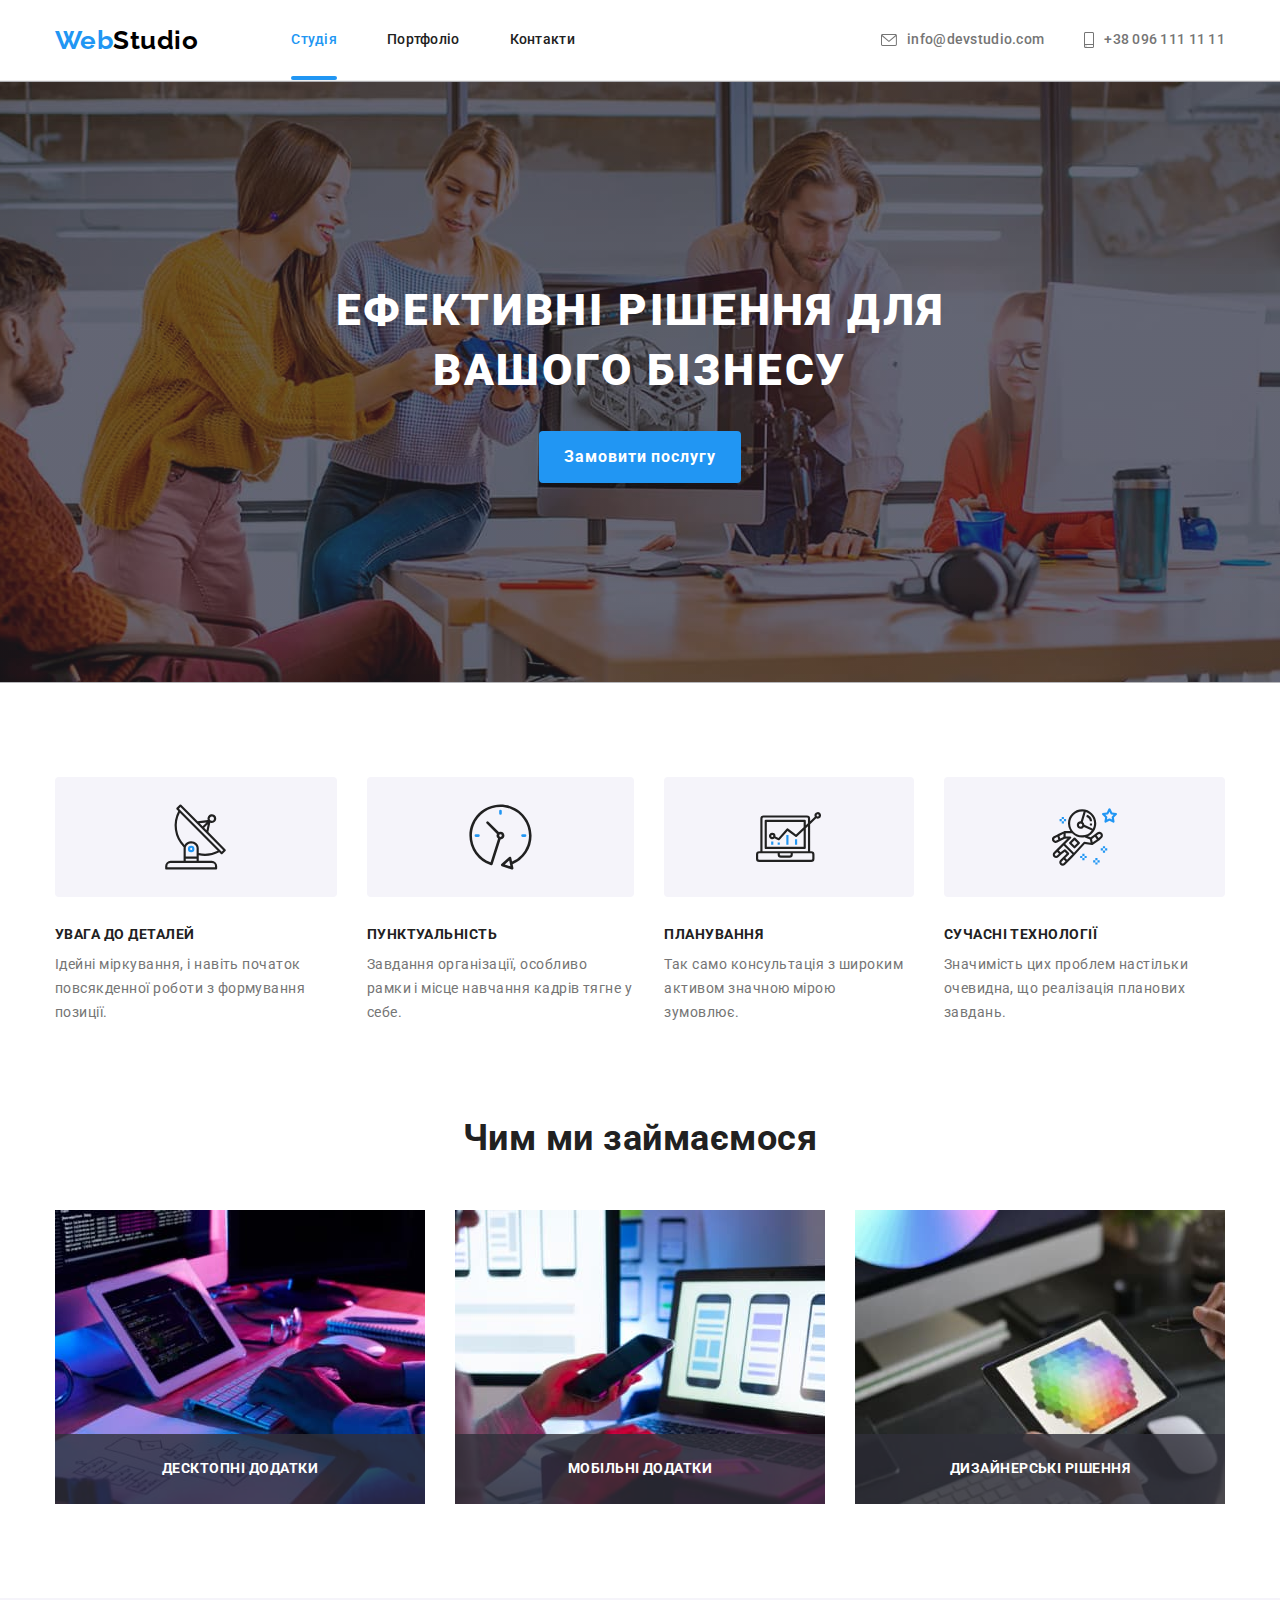
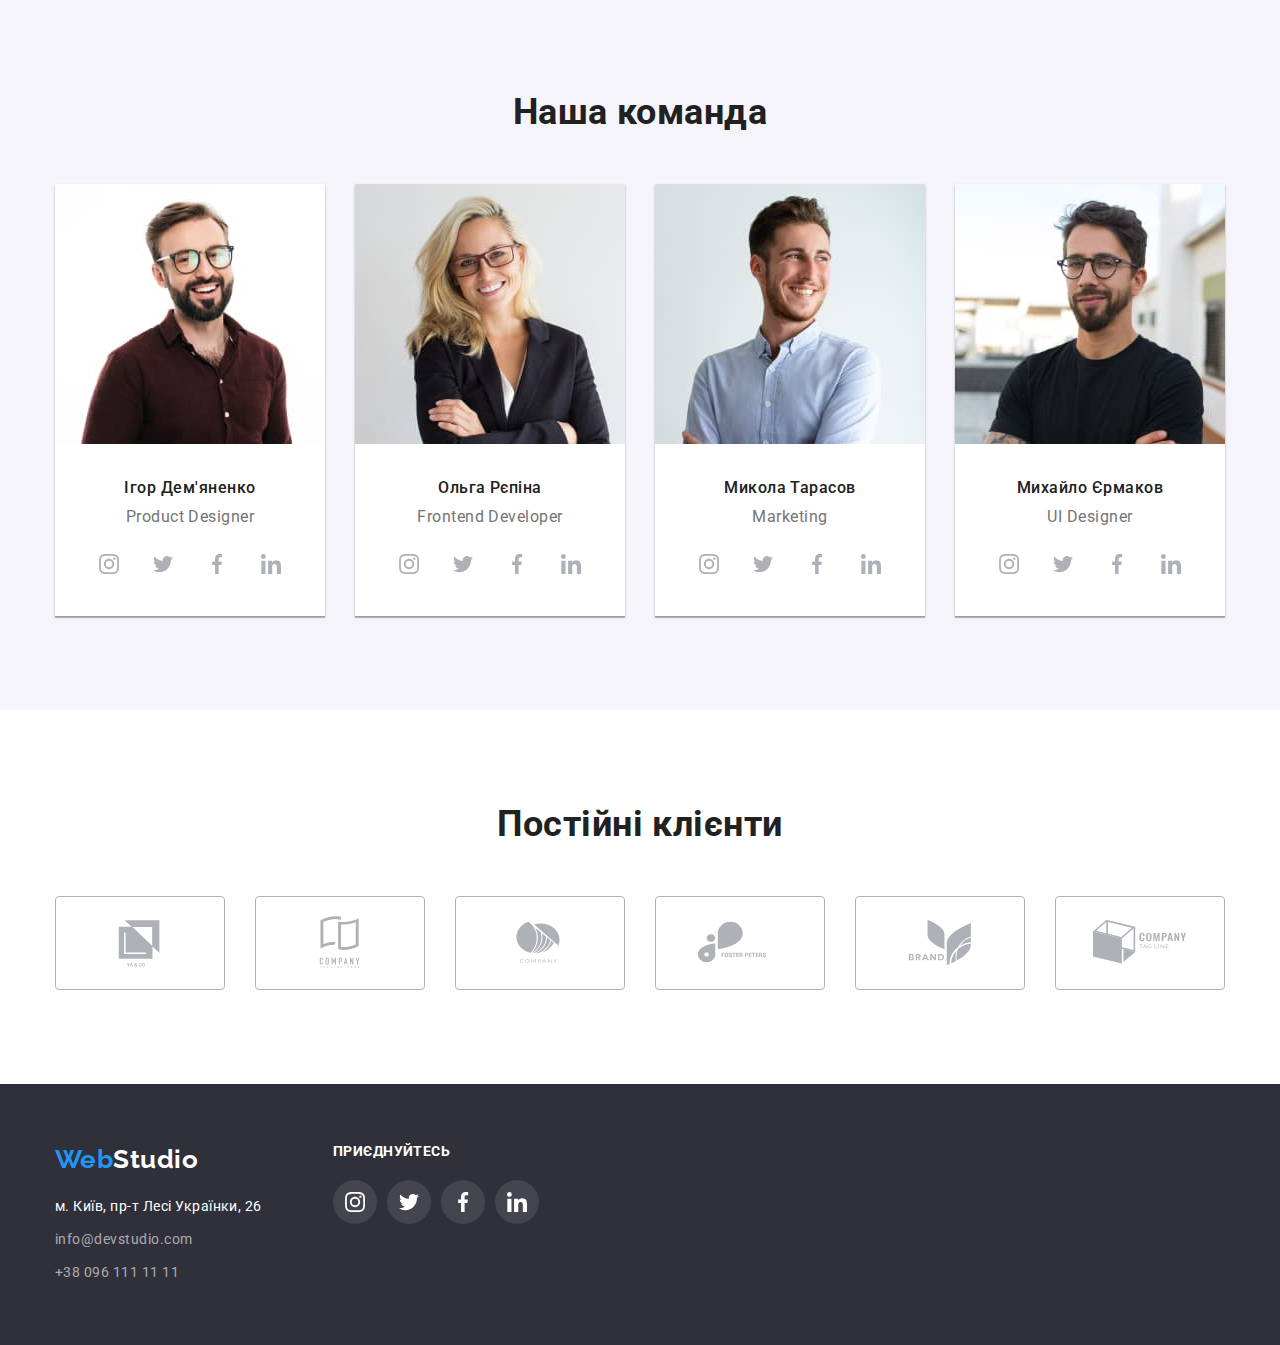
==== index.html @ 19945518 "Выполнил пункт "Оформление" и "Открытие/закрытие модального окна" + Модальное окно без анимации" ====
<!DOCTYPE html>
<html lang="uk">
  <head>
    <meta charset="UTF-8" />
    <meta http-equiv="X-UA-Compatible" content="IE=edge" />
    <meta name="viewport" content="width=device-width, initial-scale=1.0" />
    <title>Студія</title>
    <link rel="preconnect" href="https://fonts.googleapis.com" />
    <link rel="preconnect" href="https://fonts.gstatic.com" crossorigin />
    <link
      href="https://fonts.googleapis.com/css2?family=Raleway:wght@700&family=Roboto:wght@400;500;700;900&display=swap"
      rel="stylesheet"
    />
    <link
      rel="stylesheet"
      href="https://cdnjs.cloudflare.com/ajax/libs/modern-normalize/1.1.0/modern-normalize.min.css"
    />
    <link rel="stylesheet" href="./css/styles.css" />
  </head>
  <body>
    <header>
      <div class="container header-box">
        <nav class="main-nav">
          <a class="link logo" href="./index.html">Web<span class="logo-part">Studio</span></a>
          <ul class="site-nav">
            <li class="item">
              <a class="link menu-link active-page" href="./index.html">Студія</a>
            </li>
            <li class="item">
              <a class="link menu-link" href="./portfolio.html">Портфоліо</a>
            </li>
            <li class="item">
              <a class="link menu-link" href="">Контакти</a>
            </li>
          </ul>
        </nav>
        <ul class="contacts-list">
          <li class="item">
            <a class="link header-contacts" href="mailto:info@devstudio.com">
              <svg class="icon icon-contacts" width="16" height="12">
                <use href="./images/icons.svg#icon-mail"></use>
              </svg>
              info@devstudio.com
            </a>
          </li>
          <li class="item">
            <a class="link header-contacts" href="tel:+380961111111">
              <svg class="icon icon-contacts" width="10" height="16">
                <use href="./images/icons.svg#icon-call"></use>
              </svg>
              +38 096 111 11 11
            </a>
          </li>
        </ul>
      </div>
    </header>
    <main>
      <!-- Hero -->
      <section class="hero">
        <div class="container">
          <h1>Ефективні рішення для вашого бізнесу</h1>
          <button class="button" type="button" data-modal-open>Замовити послугу</button>
        </div>
      </section>
      <!-- Преимущества -->
      <section class="advances-box">
        <div class="container">
          <h2 hidden>Переваги</h2>
          <ul class="advances">
            <li class="item">
              <div class="icon-advances">
                <svg width="65" height="70">
                  <use href="./images/icons.svg#icon-antenna-1"></use>
                </svg>
              </div>
              <h3 class="advances-subtitle">Увага до деталей</h3>
              <p class="advances-text">
                Ідейні міркування, і навіть початок повсякденної роботи з формування позиції.
              </p>
            </li>
            <li class="item">
              <div class="icon-advances">
                <svg width="65" height="70">
                  <use href="./images/icons.svg#icon-clock-1"></use>
                </svg>
              </div>
              <h3 class="advances-subtitle">Пунктуальність</h3>
              <p class="advances-text">
                Завдання організації, особливо рамки і місце навчання кадрів тягне у себе.
              </p>
            </li>
            <li class="item">
              <div class="icon-advances">
                <svg width="65" height="70">
                  <use href="./images/icons.svg#icon-diagram-1"></use>
                </svg>
              </div>
              <h3 class="advances-subtitle">Планування</h3>
              <p class="advances-text">
                Так само консультація з широким активом значною мірою зумовлює.
              </p>
            </li>
            <li class="item">
              <div class="icon-advances">
                <svg width="65" height="70">
                  <use href="./images/icons.svg#icon-astronaut-1"></use>
                </svg>
              </div>
              <h3 class="advances-subtitle">Сучасні технології</h3>
              <p class="advances-text">
                Значимість цих проблем настільки очевидна, що реалізація планових завдань.
              </p>
            </li>
          </ul>
        </div>
      </section>
      <!-- Функции -->
      <section class="functions-box">
        <div class="container">
          <h2 class="title">Чим ми займаємося</h2>
          <ul class="functions">
            <li class="item">
              <div class="functions-image-box">
                <img
                  class="function-image"
                  src="./images/img2.jpg"
                  alt="Процес написання коду"
                  width="370"
                />
                <p class="function-name">Десктопні додатки</p>
              </div>
            </li>
            <li class="item">
              <div class="functions-image-box">
                <img
                  class="function-image"
                  src="./images/img.jpg"
                  alt="Руки тримають телефон"
                  width="370"
                />
                <p class="function-name">Мобільні додатки</p>
              </div>
            </li>
            <li class="item">
              <div class="functions-image-box">
                <img
                  class="function-image"
                  src="./images/img3.jpg"
                  alt="Кольорова палітра на планшеті"
                  width="370"
                />
                <p class="function-name">Дизайнерські рішення</p>
              </div>
            </li>
          </ul>
        </div>
      </section>
      <!-- Команда -->
      <section class="team-box">
        <div class="container">
          <h2 class="title">Наша команда</h2>
          <ul class="team-list">
            <li class="team-member">
              <img src="./images/member1.jpg" alt="Чоловік в окулярах" width="270" />
              <h3 class="member-name">Ігор Дем'яненко</h3>
              <p lang="en">Product Designer</p>
              <ul class="member-contacts-list">
                <li>
                  <a class="link-contact" href="#">
                    <svg class="icon-contact">
                      <use href="./images/icons.svg#icon-instagram-2"></use>
                    </svg>
                  </a>
                </li>

                <li>
                  <a class="link-contact" href="#">
                    <svg class="icon-contact">
                      <use href="./images/icons.svg#icon-twitter-1"></use>
                    </svg>
                  </a>
                </li>

                <li>
                  <a class="link-contact" href="#">
                    <svg class="icon-contact">
                      <use href="./images/icons.svg#icon-facebook-1"></use>
                    </svg>
                  </a>
                </li>

                <li>
                  <a class="link-contact" href="#">
                    <svg class="icon-contact">
                      <use href="./images/icons.svg#icon-linkedin-1"></use>
                    </svg>
                  </a>
                </li>
              </ul>
            </li>
            <li class="team-member">
              <img src="./images/member2.jpg" alt="Жінка в окулярах" width="270" />
              <h3 class="member-name">Ольга Рєпіна</h3>
              <p lang="en">Frontend Developer</p>
              <ul class="member-contacts-list">
                <li>
                  <a class="link-contact" href="#">
                    <svg class="icon-contact">
                      <use href="./images/icons.svg#icon-instagram-2"></use>
                    </svg>
                  </a>
                </li>

                <li>
                  <a class="link-contact" href="#">
                    <svg class="icon-contact">
                      <use href="./images/icons.svg#icon-twitter-1"></use>
                    </svg>
                  </a>
                </li>

                <li>
                  <a class="link-contact" href="#">
                    <svg class="icon-contact">
                      <use href="./images/icons.svg#icon-facebook-1"></use>
                    </svg>
                  </a>
                </li>

                <li>
                  <a class="link-contact" href="#">
                    <svg class="icon-contact">
                      <use href="./images/icons.svg#icon-linkedin-1"></use>
                    </svg>
                  </a>
                </li>
              </ul>
            </li>
            <li class="team-member">
              <img src="./images/member3.jpg" alt="Чоловік" width="270" />
              <h3 class="member-name">Микола Тарасов</h3>
              <p lang="en">Marketing</p>
              <ul class="member-contacts-list">
                <li>
                  <a class="link-contact" href="#">
                    <svg class="icon-contact">
                      <use href="./images/icons.svg#icon-instagram-2"></use>
                    </svg>
                  </a>
                </li>

                <li>
                  <a class="link-contact" href="#">
                    <svg class="icon-contact">
                      <use href="./images/icons.svg#icon-twitter-1"></use>
                    </svg>
                  </a>
                </li>

                <li>
                  <a class="link-contact" href="#">
                    <svg class="icon-contact">
                      <use href="./images/icons.svg#icon-facebook-1"></use>
                    </svg>
                  </a>
                </li>

                <li>
                  <a class="link-contact" href="#">
                    <svg class="icon-contact">
                      <use href="./images/icons.svg#icon-linkedin-1"></use>
                    </svg>
                  </a>
                </li>
              </ul>
            </li>
            <li class="team-member">
              <img src="./images/member4.jpg" alt="Чоловік в окулярах" width="270" />
              <h3 class="member-name">Михайло Єрмаков</h3>
              <p lang="en">UI Designer</p>
              <ul class="member-contacts-list">
                <li>
                  <a class="link-contact" href="#">
                    <svg class="icon-contact">
                      <use href="./images/icons.svg#icon-instagram-2"></use>
                    </svg>
                  </a>
                </li>

                <li>
                  <a class="link-contact" href="#">
                    <svg class="icon-contact">
                      <use href="./images/icons.svg#icon-twitter-1"></use>
                    </svg>
                  </a>
                </li>

                <li>
                  <a class="link-contact" href="#">
                    <svg class="icon-contact">
                      <use href="./images/icons.svg#icon-facebook-1"></use>
                    </svg>
                  </a>
                </li>

                <li>
                  <a class="link-contact" href="#">
                    <svg class="icon-contact">
                      <use href="./images/icons.svg#icon-linkedin-1"></use>
                    </svg>
                  </a>
                </li>
              </ul>
            </li>
          </ul>
        </div>
      </section>
      <!-- Клиенты -->
      <section class="clients-box">
        <div class="container">
          <h2 class="title">Постійні клієнти</h2>
          <ul class="clients">
            <li class="item">
              <a class="client-link" href="#">
                <div class="client-flex-box">
                  <svg class="icon clients-icons">
                    <use href="./images/icons.svg#icon-client_1"></use>
                  </svg>
                </div>
              </a>
            </li>

            <li class="item">
              <a class="client-link" href="#">
                <div class="client-flex-box">
                  <svg class="icon clients-icons">
                    <use href="./images/icons.svg#icon-client_2"></use>
                  </svg>
                </div>
              </a>
            </li>

            <li class="item">
              <a class="client-link" href="#">
                <div class="client-flex-box">
                  <svg class="icon clients-icons">
                    <use href="./images/icons.svg#icon-client_3"></use>
                  </svg>
                </div>
              </a>
            </li>

            <li class="item">
              <a class="client-link" href="#">
                <div class="client-flex-box">
                  <svg class="icon clients-icons">
                    <use href="./images/icons.svg#icon-client_4"></use>
                  </svg>
                </div>
              </a>
            </li>

            <li class="item">
              <a class="client-link" href="#">
                <div class="client-flex-box">
                  <svg class="icon clients-icons">
                    <use href="./images/icons.svg#icon-client_5"></use>
                  </svg>
                </div>
              </a>
            </li>

            <li class="item">
              <a class="client-link" href="#">
                <div class="client-flex-box">
                  <svg class="icon clients-icons">
                    <use href="./images/icons.svg#icon-client_6"></use>
                  </svg>
                </div>
              </a>
            </li>
          </ul>
        </div>
      </section>
    </main>
    <footer>
      <div class="container footer-box">
        <div class="footer-contacts">
          <a class="link logo" href="./index.html">Web<span class="logo-piece">Studio</span></a>
          <address class="address">
            <ul>
              <li class="item contacts-address">м. Київ, пр-т Лесі Українки, 26</li>
              <li class="item">
                <a class="link footer-contacts" href="mailto:info@devstudio.com"
                  >info@devstudio.com</a
                >
              </li>
              <li class="item">
                <a class="link footer-contacts" href="tel:++380961111111">+38 096 111 11 11</a>
              </li>
            </ul>
          </address>
        </div>
        <div class="footer-links">
          <p class="links-title">Приєднуйтесь</p>
          <ul class="links-list">
            <li>
              <a class="footer-link" href="#">
                <svg class="footer-link-icon">
                  <use href="./images/icons.svg#icon-instagram-2"></use>
                </svg>
              </a>
            </li>

            <li>
              <a class="footer-link" href="#">
                <svg class="footer-link-icon">
                  <use href="./images/icons.svg#icon-twitter-1"></use>
                </svg>
              </a>
            </li>

            <li>
              <a class="footer-link" href="#">
                <svg class="footer-link-icon">
                  <use href="./images/icons.svg#icon-facebook-1"></use>
                </svg>
              </a>
            </li>

            <li>
              <a class="footer-link" href="#">
                <svg class="footer-link-icon">
                  <use href="./images/icons.svg#icon-linkedin-1"></use>
                </svg>
              </a>
            </li>
          </ul>
        </div>
      </div>
    </footer>
    <div class="backdrop is-hidden" data-modal>
      <div class="modal">
        <button class="modal-button-close" data-modal-close>x</button>
      </div>
    </div>
    <script src="./js/modal.js"></script>
  </body>
</html>
---- css/styles.css ----
:root {
  --title-color: #212121;
  --focus-color: #2196f3;
  --text-color: #757575;
}

*,
*::before,
*::after {
  box-sizing: border-box;
}

body {
  margin: 0;
  color: var(--text-color);

  font-family: 'Roboto', sans-serif;
  letter-spacing: 0.03em;
}

ul {
  padding: 0;
  margin: 0;
  list-style: none;
}

h1,
h2,
h3,
h4,
h5,
h6,
p {
  margin: 0;
}

h2,
h3 {
  color: var(--title-color);
}

.container {
  margin-left: auto;
  margin-right: auto;
  width: 1200px;
  padding-left: 15px;
  padding-right: 15px;
}

/* a {
    text-decoration: none;
} */
.link {
  color: inherit;
  text-decoration: none;
}

.link:hover,
.link:focus {
  color: var(--focus-color);
}

/* Header */
header {
  border-bottom: 1px solid #eeeeee;
}

.header-box {
  display: flex;
  align-items: center;
}
/* Логотип */
.logo {
  color: var(--focus-color);

  font-family: 'Raleway', sans-serif;
  font-weight: 700;
  font-size: 26px;
  line-height: 1.19;
}

.header-box .logo {
  margin-right: 93px;
}

.logo-part {
  color: #000;
}

/* Навигация */
.main-nav {
  display: flex;
  align-items: center;
}

.site-nav {
  display: flex;
}

.site-nav .item:not(:last-child) {
  margin-right: 50px;
}

.menu-link {
  padding-top: 32px;
  padding-bottom: 32px;

  display: block;

  color: var(--title-color);
  font-weight: 500;
  font-size: 14px;
  line-height: 1.14;
  letter-spacing: 0.02em;
}

.active-page {
  position: relative;
  color: var(--focus-color);
}

.active-page::after {
  content: '';

  position: absolute;
  bottom: 0;

  display: block;
  width: 100%;
  height: 4px;

  border-radius: 2px;
  background-color: var(--focus-color);
}

.contacts-list {
  display: flex;
  margin-left: auto;
}

.contacts-list > .item:first-child {
  margin-right: 40px;
}

.header-contacts {
  display: flex;
  align-items: center;

  font-weight: 500;
  font-size: 14px;
  line-height: 1.14;
  letter-spacing: 0.02em;
}

/* Hero */
.hero {
  max-width: 1600px;
  padding-top: 200px;
  padding-bottom: 200px;
  margin-left: auto;
  margin-right: auto;

  background-image: linear-gradient(to right, rgba(47, 48, 58, 0.4), rgba(47, 48, 58, 0.4)),
    url(../images/background.jpg);
  background-repeat: no-repeat;
  background-position: center;
  background-size: 1600px;

  text-align: center;
}

h1 {
  margin-bottom: 30px;
  margin-left: auto;
  margin-right: auto;
  width: 696px;

  color: #fff;

  font-weight: 900;
  font-size: 44px;
  line-height: 1.36;
  text-align: center;
  letter-spacing: 0.06em;
  text-transform: uppercase;
}

.button {
  display: inline-block;
  padding-top: 10px;
  padding-bottom: 10px;
  padding-left: 24px;
  padding-right: 24px;

  background-color: var(--focus-color);
  color: #fff;

  border: 1px solid transparent;
  border-radius: 4px;

  font-family: 'Roboto', sans-serif;
  font-weight: 700;
  font-size: 16px;
  line-height: 1.88;
  text-align: center;
  letter-spacing: 0.06em;

  cursor: pointer;
}

/* Преимущества */
.advances-box {
  padding-top: 94px;
  padding-bottom: 94px;
}

.advances {
  display: flex;
}

.advances .item:not(:last-child) {
  margin-right: 30px;
}

.advances-subtitle {
  margin-bottom: 10px;
  font-weight: 700;
  font-size: 14px;
  line-height: 1.14;
  text-transform: uppercase;
}

.advances-text {
  font-size: 14px;
  line-height: 1.71;
}

/* Функции */
.functions-box {
  padding-bottom: 94px;
}

.functions {
  display: flex;
}

.title {
  margin-bottom: 50px;

  font-weight: 700;
  font-size: 36px;
  line-height: 1.16;
  text-align: center;
}

.functions > .item:not(:last-child) {
  margin-right: 30px;
}

.functions-image-box {
  position: relative;
}

.function-name {
  position: absolute;
  width: 100%;
  height: 70px;
  bottom: 0;

  display: flex;
  justify-content: center;
  align-items: center;

  font-weight: 700;
  font-size: 14px;
  line-height: 1.14;
  text-align: center;
  text-transform: uppercase;

  color: #ffffff;
  background-color: rgba(47, 48, 58, 0.8);
}

.function-image {
  display: block;
}

/* Команда */
.team-box {
  padding-top: 94px;
  padding-bottom: 94px;

  background-color: #f5f4fa;
}

.team-list {
  display: flex;
}

.team-member {
  padding-bottom: 30px;

  background-color: #fff;
  box-shadow: 0px 1px 3px rgba(0, 0, 0, 0.12), 0px 1px 1px rgba(0, 0, 0, 0.14),
    0px 2px 1px rgba(0, 0, 0, 0.2);
  width: 270px;
  font-size: 16px;
  line-height: 1.19;
  text-align: center;
}

.team-member:not(:last-child) {
  margin-right: 30px;
}

.member-name {
  margin-top: 30px;
  margin-bottom: 10px;

  font-weight: 500;
  font-size: 16px;
}

.member-contacts-list {
  display: flex;
  align-items: center;
  margin-top: 16px;
  padding-right: 32px;
  padding-left: 32px;
  gap: 10px;
}

.link-contact {
  display: block;
  padding: 12px;
  width: 44px;
  height: 44px;
}

.link-contact:hover,
.link-contact:focus {
  border-radius: 50%;
  background-color: var(--focus-color);
}
.icon-contact {
  width: 20px;
  height: 20px;
  object-position: 50% 50%;

  fill: #afb1b8;
}

.link-contact:hover > .icon-contact {
  fill: #fff;
}

.link-contact:focus > .icon-contact {
  fill: #fff;
}

/* Footer */
footer {
  padding-top: 60px;
  padding-bottom: 60px;

  background-color: #2f303a;
}

footer .logo {
  display: block;
  margin-bottom: 20px;
}

.footer-box {
  display: flex;
}

.footer-contacts {
  margin-right: 70px;
}

.logo-piece {
  color: #fff;
}

.address {
  font-style: normal;
  font-size: 14px;
  line-height: 1.71;
}

.address .item:not(:last-child) {
  margin-bottom: 9px;
}

.contacts-address {
  color: #fff;
}

.footer-contacts {
  color: rgba(255, 255, 255, 0.6);
}

.contacts:hover,
.contacts:focus {
  color: var(--focus-color);
}

.links-title {
  margin-bottom: 20px;

  font-weight: 700;
  font-size: 14px;
  line-height: 1.14;
  text-transform: uppercase;

  color: #fff;
}

.links-list {
  display: flex;
  gap: 10px;
}

.footer-link {
  display: block;
  width: 44px;
  height: 44px;
  padding: 12px;
  border-radius: 50%;
  background-color: rgba(255, 255, 255, 0.1);
}

.footer-link:hover,
.footer-link:focus {
  background-color: var(--focus-color);
}

.footer-link-icon {
  width: 20px;
  height: 20px;
  object-position: center;

  fill: #fff;
}

/* Портфолио */
/* Фильтр */
.filter-box {
  padding-top: 94px;
  padding-bottom: 94px;
}

.filter-list {
  display: flex;
  justify-content: center;
  margin-bottom: 50px;
}

.filter {
  padding-top: 6px;
  padding-bottom: 6px;
  padding-left: 22px;
  padding-right: 22px;

  color: var(--title-color);
  background-color: #f5f4fa;

  border: 1px solid transparent;
  border-radius: 4px;

  font-family: 'Roboto', sans-serif;
  font-weight: 500;
  font-size: 16px;
  line-height: 1.62;
  text-align: center;
  letter-spacing: 0.03em;

  cursor: pointer;
}

.filter:hover,
.filter:focus {
  color: #fff;
  background-color: var(--focus-color);
  box-shadow: 0px 3px 1px rgba(0, 0, 0, 0.1), 0px 1px 2px rgba(0, 0, 0, 0.08),
    0px 2px 2px rgba(0, 0, 0, 0.12);
}

.filter-list .item:not(:last-child) {
  margin-right: 8px;
}

/* Портфолио-список */
.portfolio-list {
  display: flex;
  flex-wrap: wrap;
  gap: 30px;
}

.portfolio-item {
  flex-basis: calc((100% - 60px) / 3);
}

.portfolio-item:hover {
  box-shadow: 0px 1px 1px rgba(0, 0, 0, 0.12), 0px 4px 4px rgba(0, 0, 0, 0.06),
    1px 4px 6px rgba(0, 0, 0, 0.16);
}

.project-img-box {
  position: relative;
  overflow: hidden;
}

.project-overlay {
  position: absolute;
  width: 100%;
  height: 100%;
  top: 0;
  transform: translateY(100%);
  opacity: 0;

  transition: transform 250ms cubic-bezier(0.4, 0, 0.2, 1);

  padding: 63px 24px;

  background-color: rgba(33, 150, 243, 0.9);
  font-size: 18px;
  color: #ffffff;
}

.portfolio-item:hover .project-overlay {
  transform: translateY(0);
  opacity: 1;
}

.project-name {
  font-weight: 700;
  font-size: 18px;
  line-height: 2;
  letter-spacing: 0.06em;
}

.project-category {
  font-size: 16px;
  line-height: 1.88;
}

.project-desc {
  padding: 20px 24px;

  border-right: 1px solid #eeeeee;
  border-left: 1px solid #eeeeee;
  border-bottom: 1px solid #eeeeee;
}

.link:hover > .icon {
  fill: var(--focus-color);
}

.link:focus > .icon {
  fill: var(--focus-color);
}

/* Иконки */
.icon-contacts {
  margin-right: 10px;

  fill: var(--text-color);
}

.icon-advances {
  display: flex;
  justify-content: center;
  align-items: center;
  height: 120px;

  margin-bottom: 30px;

  background-color: #f5f4fa;
  border-radius: 4px;
}

/* Клиенты */
.clients-box {
  padding-top: 94px;
  padding-bottom: 94px;
}

.clients {
  display: flex;
  gap: 30px;
}

.client-link {
  display: block;
  width: 170px;

  border: 1px solid #afb1b8;
  border-radius: 4px;
}

.clients-icons {
  width: 106px;
  height: 60px;

  fill: #afb1b8;
}

.client-link:hover,
.client-link:focus {
  border-color: var(--focus-color);
}

.client-link:hover .icon {
  fill: var(--focus-color);
}

.client-link:focus .icon {
  fill: var(--focus-color);
}

.client-flex-box {
  display: flex;
  justify-content: center;
  align-items: center;

  height: 92px;
}

.backdrop {
  position: fixed;
  top: 0;
  left: 0;
  width: 100%;
  height: 100%;
  background-color: rgba(0, 0, 0, 0.2);
}

.backdrop.is-hidden {
  opacity: 0;
  pointer-events: none;
}

.modal {
  position: absolute;
  top: 50%;
  left: 50%;
  transform: translate(-50%, -50%);

  width: 528px;
  height: 581px;
  padding: 8px;

  background-color: #fff;
}
.modal-button-close {
  display: block;
  height: 30px;
  width: 30px;
  margin-left: auto;

  border-radius: 50%;

  color: #000;
  background-color: #fff;
  text-align: center;
  border: 1px solid rgba(0, 0, 0, 0.1);

  cursor: pointer;
}
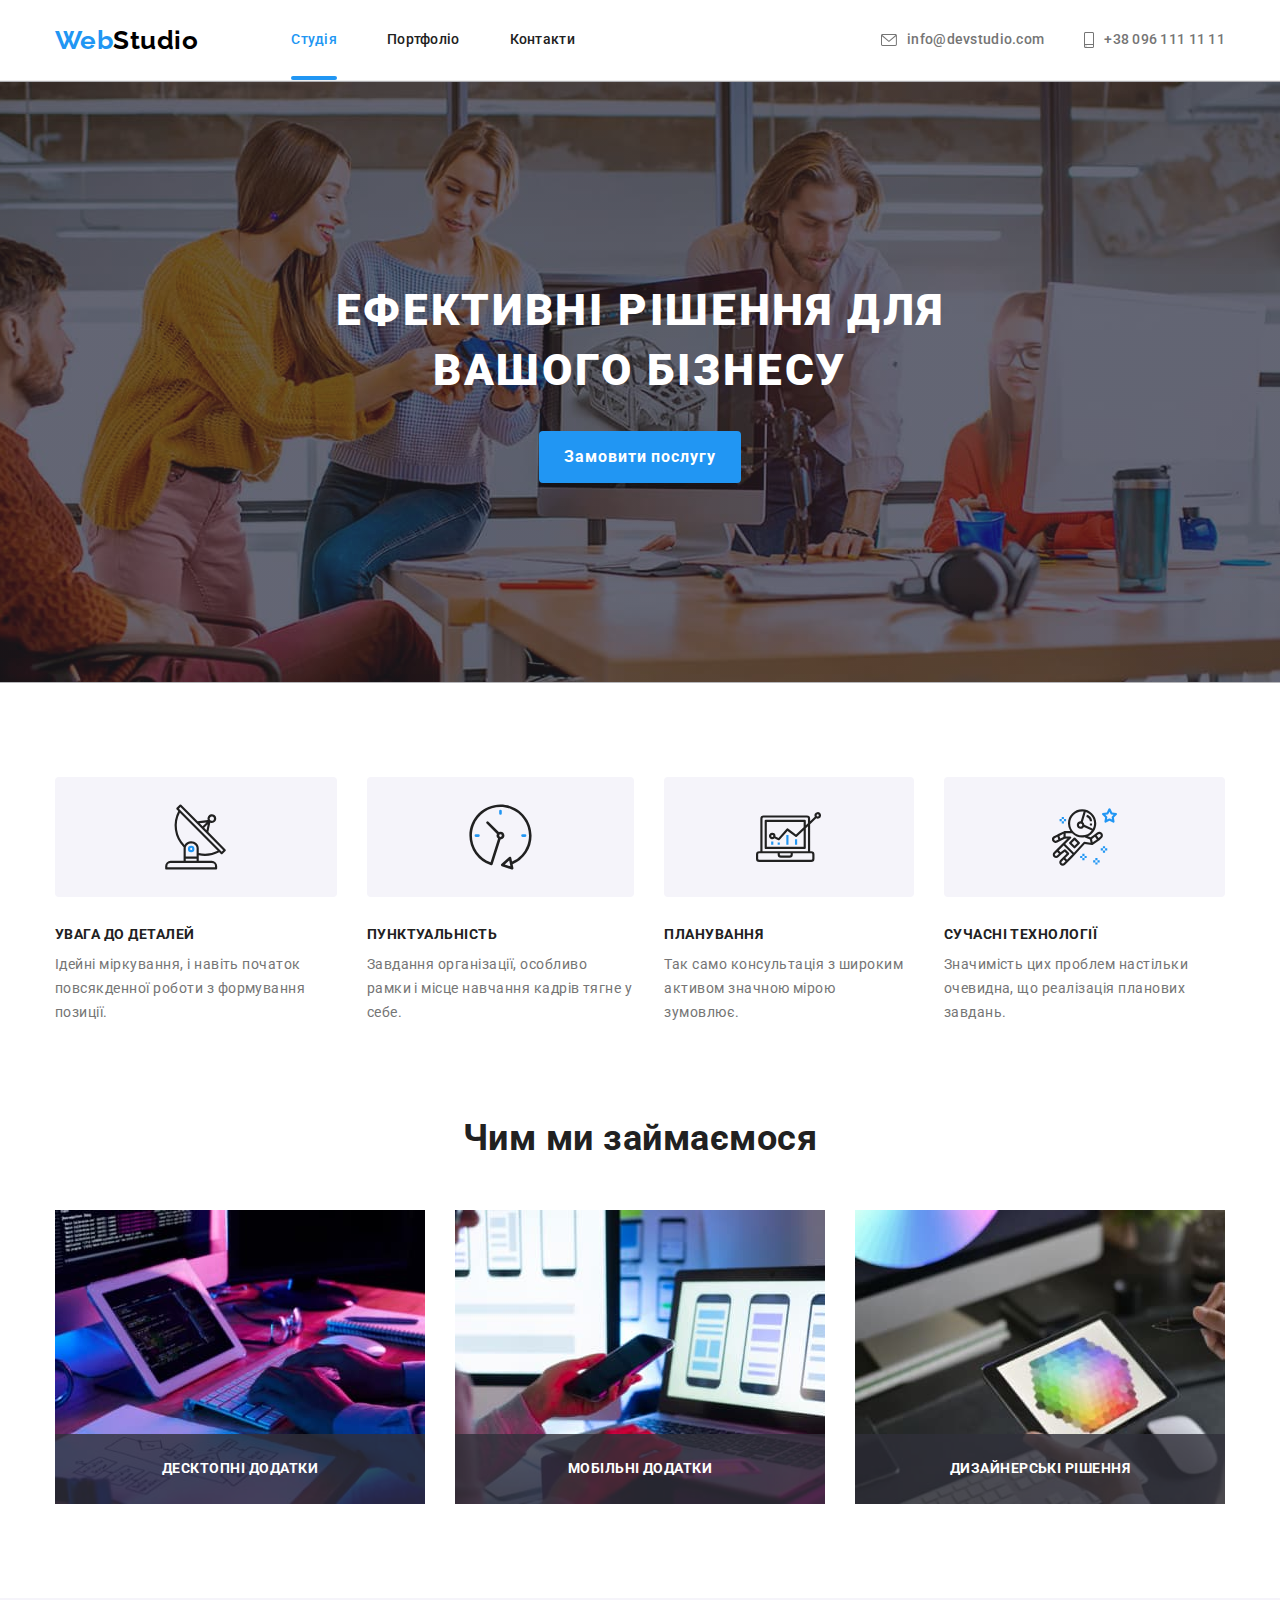
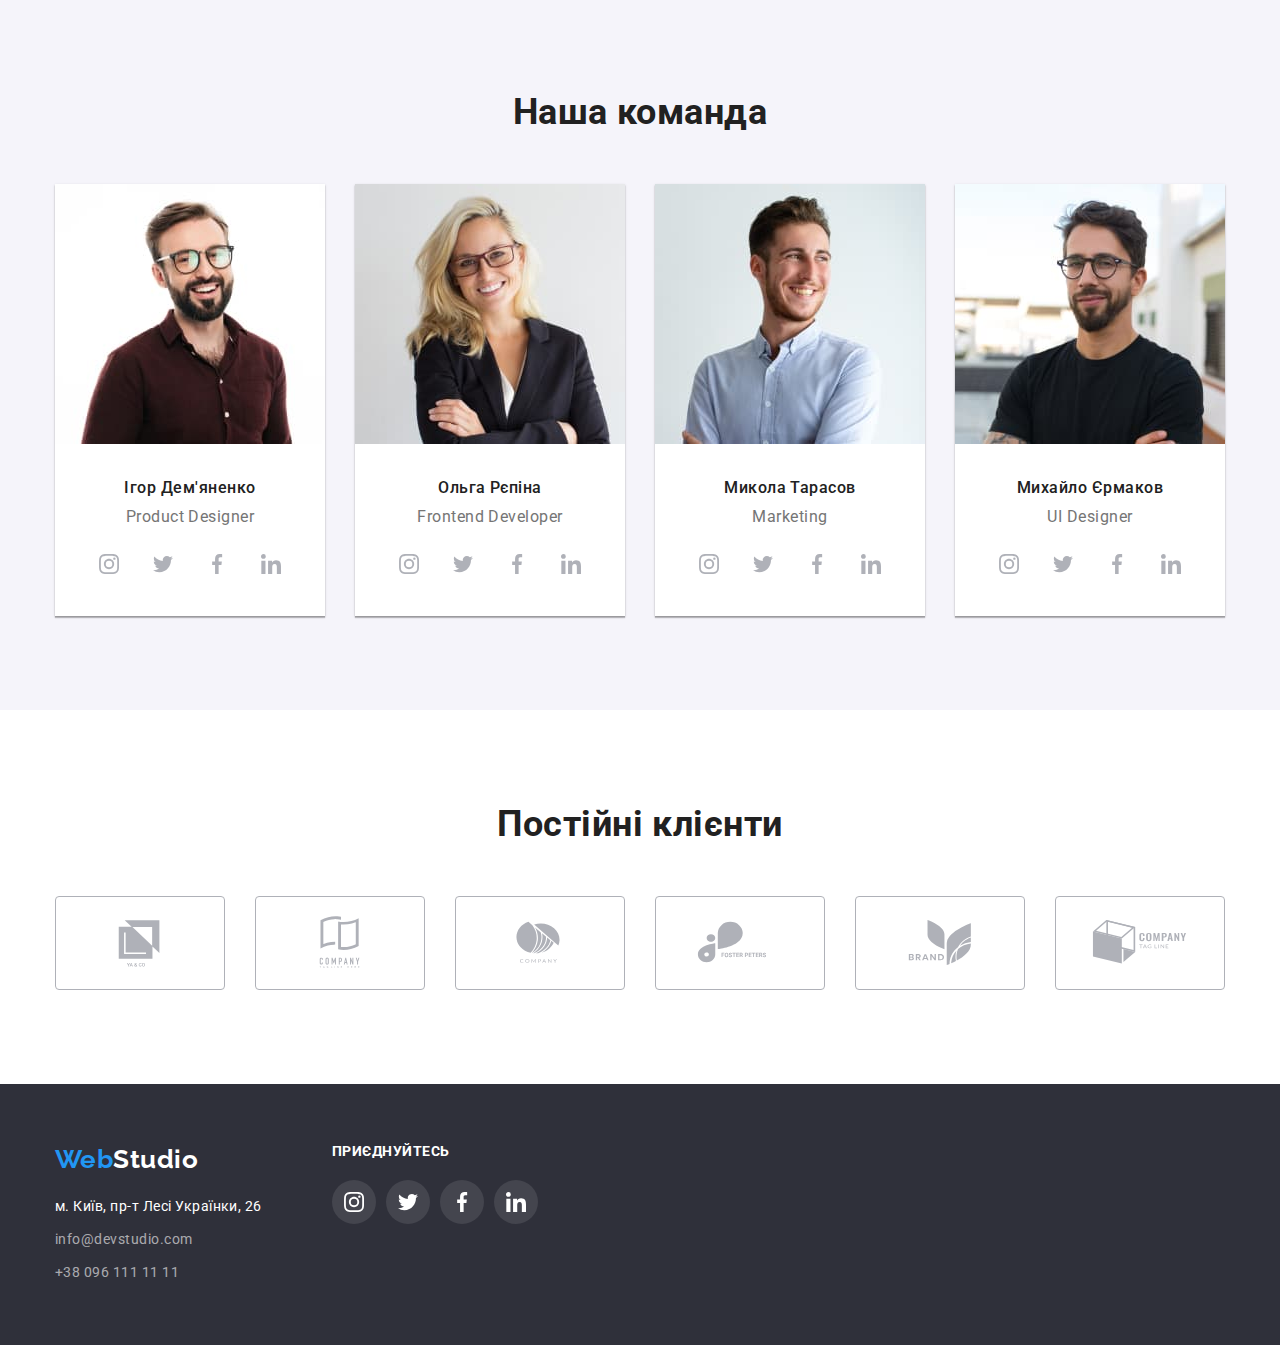
==== commit 9ca7fdbc: "Доработка" ====
--- a/index.html
+++ b/index.html
@@ -37,7 +37,7 @@
         <ul class="contacts-list">
           <li class="item">
             <a class="link header-contacts" href="mailto:info@devstudio.com">
-              <svg class="icon icon-contacts" width="16" height="12">
+              <svg class="icon-contacts" width="16" height="12">
                 <use href="./images/icons.svg#icon-mail"></use>
               </svg>
               info@devstudio.com
@@ -45,7 +45,7 @@
           </li>
           <li class="item">
             <a class="link header-contacts" href="tel:+380961111111">
-              <svg class="icon icon-contacts" width="10" height="16">
+              <svg class="icon-contacts" width="10" height="16">
                 <use href="./images/icons.svg#icon-call"></use>
               </svg>
               +38 096 111 11 11
@@ -323,7 +323,7 @@
             <li class="item">
               <a class="client-link" href="#">
                 <div class="client-flex-box">
-                  <svg class="icon clients-icons">
+                  <svg class="clients-icons">
                     <use href="./images/icons.svg#icon-client_1"></use>
                   </svg>
                 </div>
@@ -333,7 +333,7 @@
             <li class="item">
               <a class="client-link" href="#">
                 <div class="client-flex-box">
-                  <svg class="icon clients-icons">
+                  <svg class="clients-icons">
                     <use href="./images/icons.svg#icon-client_2"></use>
                   </svg>
                 </div>
@@ -343,7 +343,7 @@
             <li class="item">
               <a class="client-link" href="#">
                 <div class="client-flex-box">
-                  <svg class="icon clients-icons">
+                  <svg class="clients-icons">
                     <use href="./images/icons.svg#icon-client_3"></use>
                   </svg>
                 </div>
@@ -353,7 +353,7 @@
             <li class="item">
               <a class="client-link" href="#">
                 <div class="client-flex-box">
-                  <svg class="icon clients-icons">
+                  <svg class="clients-icons">
                     <use href="./images/icons.svg#icon-client_4"></use>
                   </svg>
                 </div>
@@ -363,7 +363,7 @@
             <li class="item">
               <a class="client-link" href="#">
                 <div class="client-flex-box">
-                  <svg class="icon clients-icons">
+                  <svg class="clients-icons">
                     <use href="./images/icons.svg#icon-client_5"></use>
                   </svg>
                 </div>
@@ -373,7 +373,7 @@
             <li class="item">
               <a class="client-link" href="#">
                 <div class="client-flex-box">
-                  <svg class="icon clients-icons">
+                  <svg class="clients-icons">
                     <use href="./images/icons.svg#icon-client_6"></use>
                   </svg>
                 </div>
@@ -383,6 +383,7 @@
         </div>
       </section>
     </main>
+    <!-- Футер -->
     <footer>
       <div class="container footer-box">
         <div class="footer-contacts">
@@ -391,12 +392,10 @@
             <ul>
               <li class="item contacts-address">м. Київ, пр-т Лесі Українки, 26</li>
               <li class="item">
-                <a class="link footer-contacts" href="mailto:info@devstudio.com"
-                  >info@devstudio.com</a
-                >
+                <a class="link contacts" href="mailto:info@devstudio.com">info@devstudio.com</a>
               </li>
               <li class="item">
-                <a class="link footer-contacts" href="tel:++380961111111">+38 096 111 11 11</a>
+                <a class="link contacts" href="tel:++380961111111">+38 096 111 11 11</a>
               </li>
             </ul>
           </address>
--- a/css/styles.css
+++ b/css/styles.css
@@ -53,6 +53,7 @@
 .link {
   color: inherit;
   text-decoration: none;
+  transition: color 250ms cubic-bezier(0.4, 0, 0.2, 1);
 }
 
 .link:hover,
@@ -150,6 +151,21 @@
   font-size: 14px;
   line-height: 1.14;
   letter-spacing: 0.02em;
+}
+
+.icon-contacts {
+  margin-right: 10px;
+
+  fill: var(--text-color);
+  transition: fill 250ms cubic-bezier(0.4, 0, 0.2, 1);
+}
+
+.link:hover > .icon-contacts {
+  fill: var(--focus-color);
+}
+
+.link:focus > .icon-contacts {
+  fill: var(--focus-color);
 }
 
 /* Hero */
@@ -335,6 +351,9 @@
   padding: 12px;
   width: 44px;
   height: 44px;
+
+  transition: border-radius 250ms cubic-bezier(0.4, 0, 0.2, 1),
+    background-color 250ms cubic-bezier(0.4, 0, 0.2, 1);
 }
 
 .link-contact:hover,
@@ -348,6 +367,7 @@
   object-position: 50% 50%;
 
   fill: #afb1b8;
+  transition: fill 250ms cubic-bezier(0.4, 0, 0.2, 1);
 }
 
 .link-contact:hover > .icon-contact {
@@ -397,10 +417,10 @@
   color: #fff;
 }
 
-.footer-contacts {
+.contacts {
   color: rgba(255, 255, 255, 0.6);
-}
-
+  transition: color 250ms cubic-bezier(0.4, 0, 0.2, 1);
+}
 .contacts:hover,
 .contacts:focus {
   color: var(--focus-color);
@@ -429,6 +449,8 @@
   padding: 12px;
   border-radius: 50%;
   background-color: rgba(255, 255, 255, 0.1);
+
+  transition: background-color 250ms cubic-bezier(0.4, 0, 0.2, 1);
 }
 
 .footer-link:hover,
@@ -477,6 +499,10 @@
   letter-spacing: 0.03em;
 
   cursor: pointer;
+
+  transition: color 250ms cubic-bezier(0.4, 0, 0.2, 1),
+    background-color 250ms cubic-bezier(0.4, 0, 0.2, 1),
+    box-shadow 250ms cubic-bezier(0.4, 0, 0.2, 1);
 }
 
 .filter:hover,
@@ -500,6 +526,8 @@
 
 .portfolio-item {
   flex-basis: calc((100% - 60px) / 3);
+
+  transition: box-shadow 250ms cubic-bezier(0.4, 0, 0.2, 1);
 }
 
 .portfolio-item:hover {
@@ -520,7 +548,8 @@
   transform: translateY(100%);
   opacity: 0;
 
-  transition: transform 250ms cubic-bezier(0.4, 0, 0.2, 1);
+  transition: transform 250ms cubic-bezier(0.4, 0, 0.2, 1),
+    opacity 250ms cubic-bezier(0.4, 0, 0.2, 1);
 
   padding: 63px 24px;
 
@@ -554,20 +583,7 @@
   border-bottom: 1px solid #eeeeee;
 }
 
-.link:hover > .icon {
-  fill: var(--focus-color);
-}
-
-.link:focus > .icon {
-  fill: var(--focus-color);
-}
-
 /* Иконки */
-.icon-contacts {
-  margin-right: 10px;
-
-  fill: var(--text-color);
-}
 
 .icon-advances {
   display: flex;
@@ -598,6 +614,8 @@
 
   border: 1px solid #afb1b8;
   border-radius: 4px;
+
+  transition: border-color 250ms cubic-bezier(0.4, 0, 0.2, 1);
 }
 
 .clients-icons {
@@ -605,6 +623,7 @@
   height: 60px;
 
   fill: #afb1b8;
+  transition: fill 250ms cubic-bezier(0.4, 0, 0.2, 1);
 }
 
 .client-link:hover,
@@ -612,11 +631,11 @@
   border-color: var(--focus-color);
 }
 
-.client-link:hover .icon {
+.client-link:hover .clients-icons {
   fill: var(--focus-color);
 }
 
-.client-link:focus .icon {
+.client-link:focus .clients-icons {
   fill: var(--focus-color);
 }
 
@@ -628,6 +647,7 @@
   height: 92px;
 }
 
+/* Модалка */
 .backdrop {
   position: fixed;
   top: 0;
@@ -635,18 +655,28 @@
   width: 100%;
   height: 100%;
   background-color: rgba(0, 0, 0, 0.2);
+
+  opacity: 1;
+  transition: opacity 250ms cubic-bezier(0.4, 0, 0.2, 1),
+    visibility 250ms cubic-bezier(0.4, 0, 0.2, 1);
 }
 
 .backdrop.is-hidden {
   opacity: 0;
   pointer-events: none;
+  visibility: hidden;
+}
+
+.backdrop.is-hidden .modal {
+  transform: translate(-50%, -50%) scale(0.9);
 }
 
 .modal {
   position: absolute;
   top: 50%;
   left: 50%;
-  transform: translate(-50%, -50%);
+  transform: translate(-50%, -50%) scale(1);
+  transition: transform 250ms cubic-bezier(0.4, 0, 0.2, 1);
 
   width: 528px;
   height: 581px;
@@ -654,6 +684,7 @@
 
   background-color: #fff;
 }
+
 .modal-button-close {
   display: block;
   height: 30px;
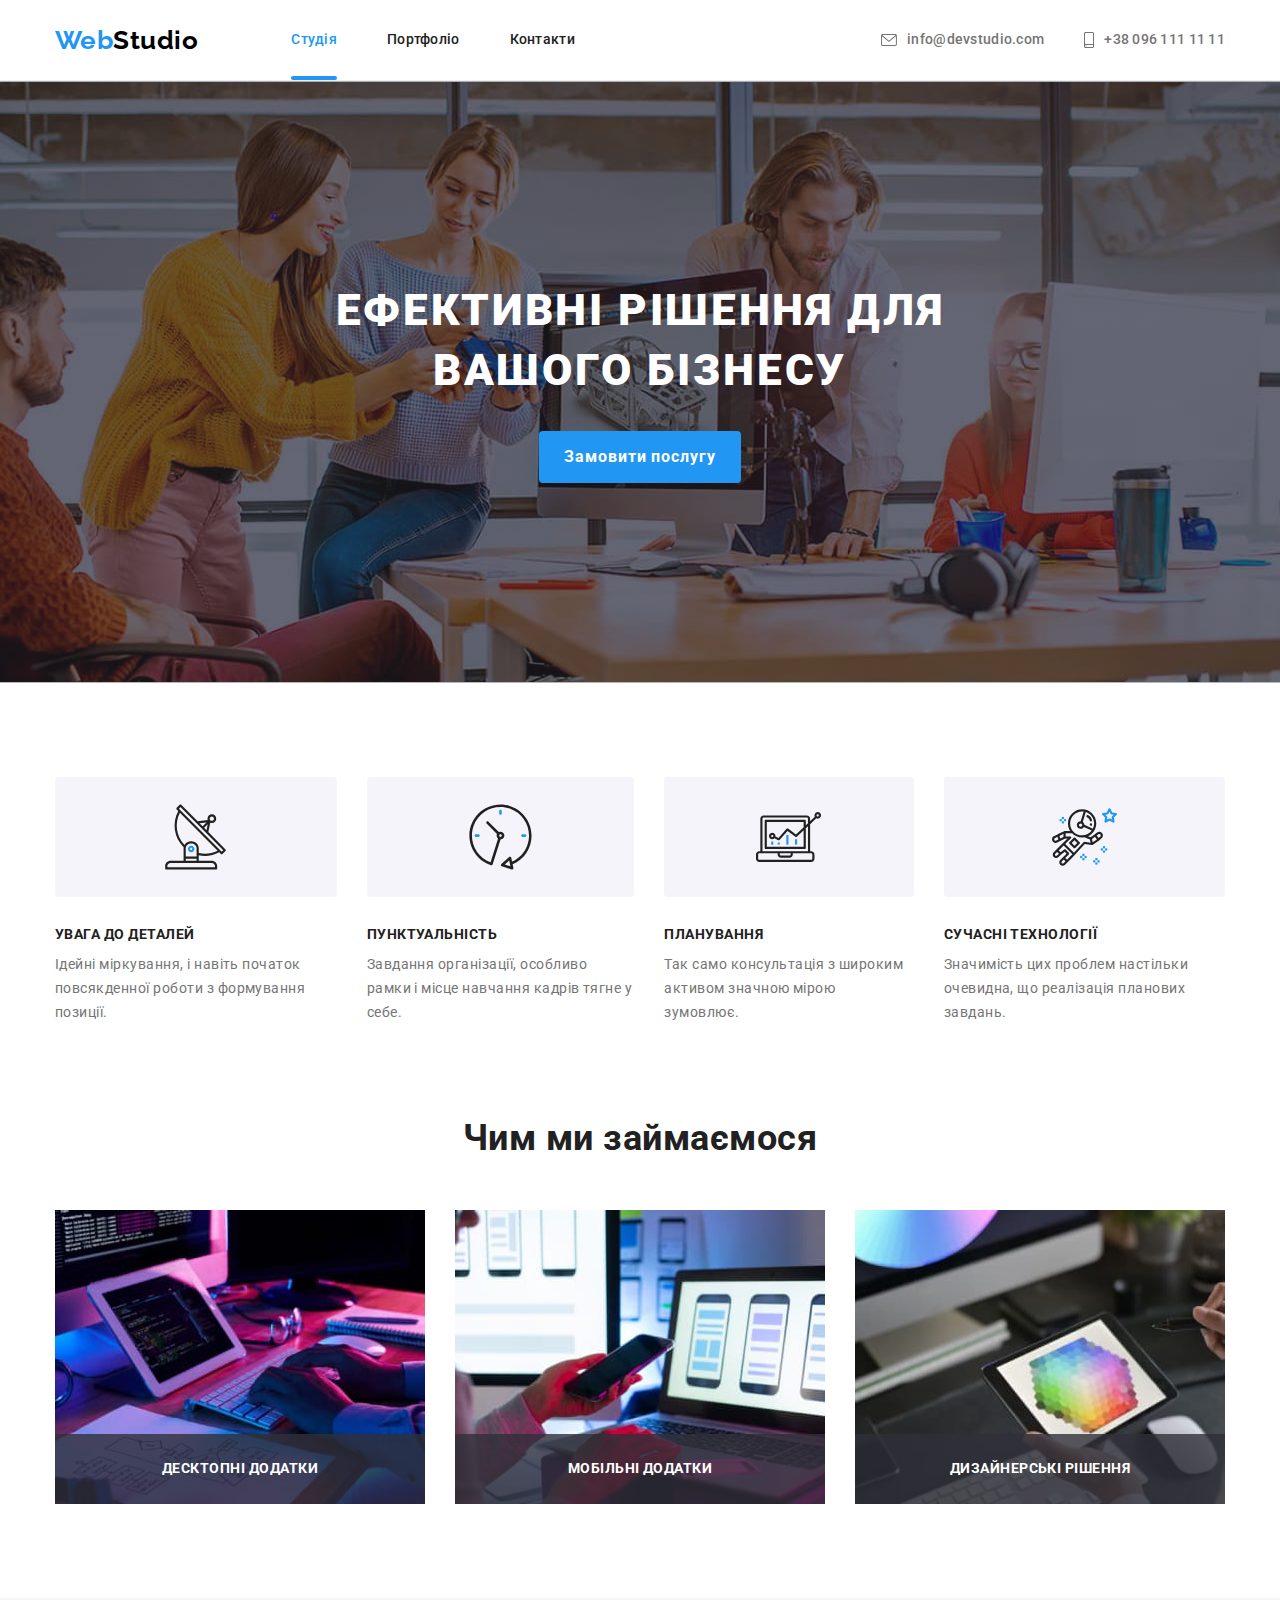
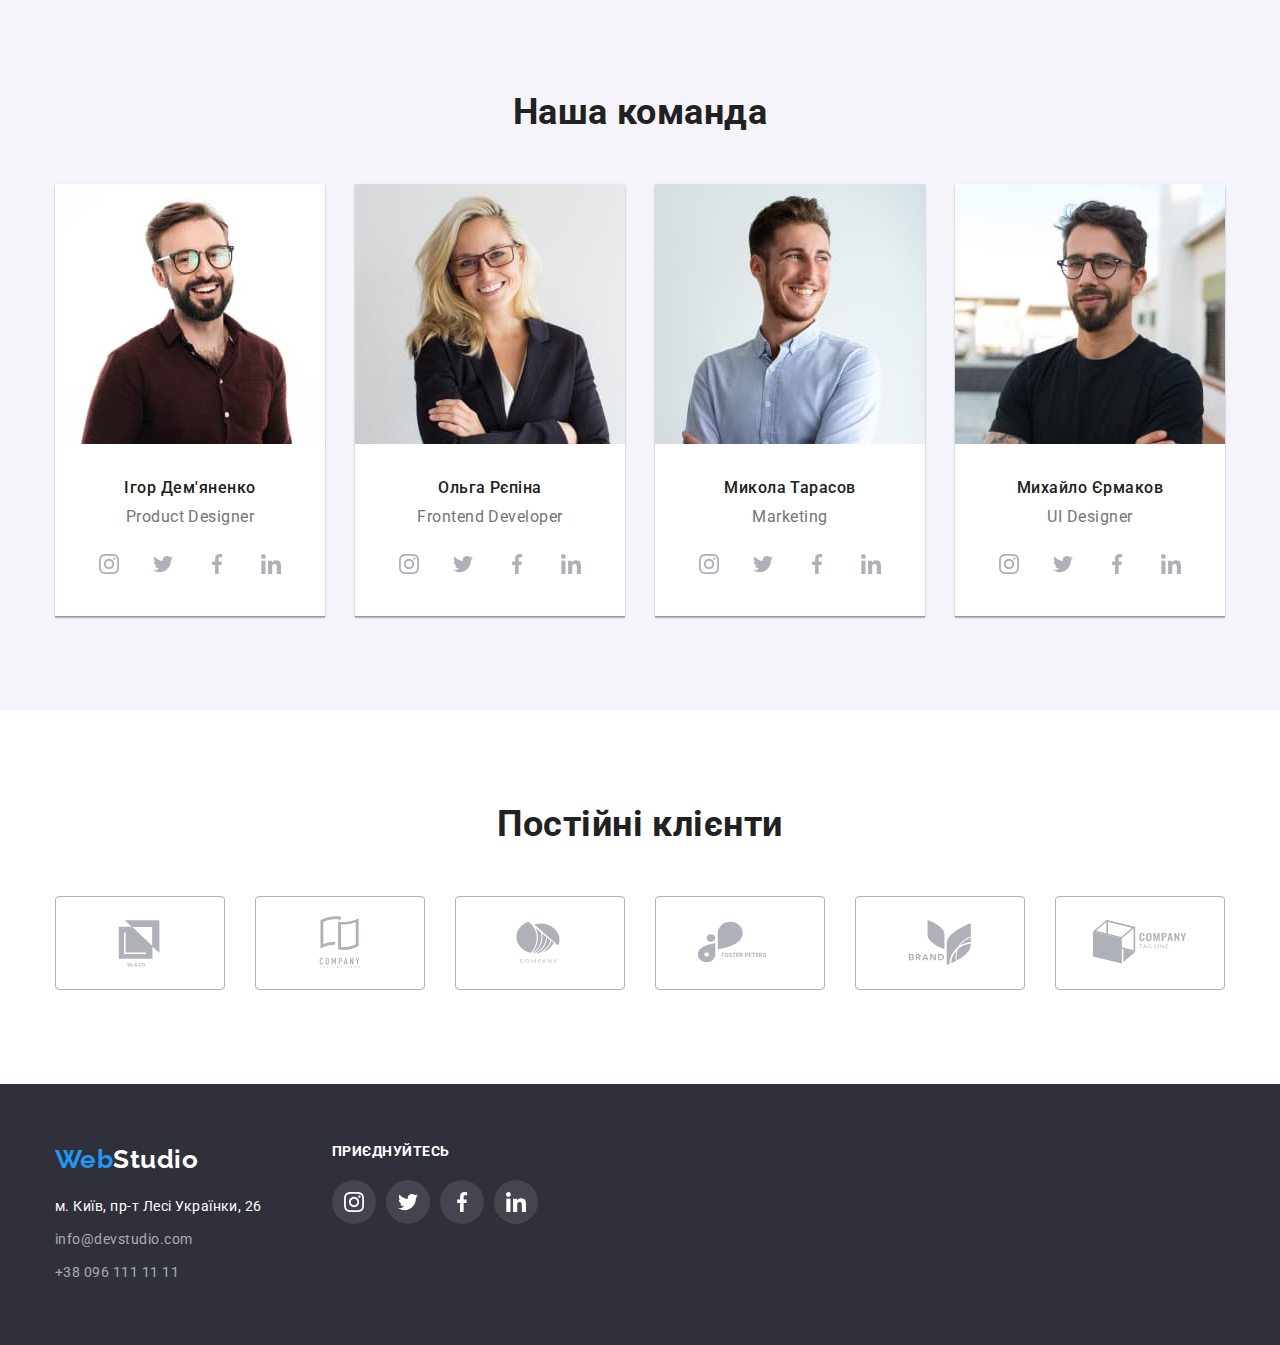
==== commit 7dc6475b: "Заменил символ в кнопке закрытия модального окна на svg и добавил line-height в overlay" ====
--- a/index.html
+++ b/index.html
@@ -324,57 +324,57 @@
               <a class="client-link" href="#">
                 <div class="client-flex-box">
                   <svg class="clients-icons">
-                    <use href="./images/icons.svg#icon-client_1"></use>
-                  </svg>
-                </div>
-              </a>
-            </li>
-
-            <li class="item">
-              <a class="client-link" href="#">
-                <div class="client-flex-box">
-                  <svg class="clients-icons">
-                    <use href="./images/icons.svg#icon-client_2"></use>
-                  </svg>
-                </div>
-              </a>
-            </li>
-
-            <li class="item">
-              <a class="client-link" href="#">
-                <div class="client-flex-box">
-                  <svg class="clients-icons">
-                    <use href="./images/icons.svg#icon-client_3"></use>
-                  </svg>
-                </div>
-              </a>
-            </li>
-
-            <li class="item">
-              <a class="client-link" href="#">
-                <div class="client-flex-box">
-                  <svg class="clients-icons">
-                    <use href="./images/icons.svg#icon-client_4"></use>
-                  </svg>
-                </div>
-              </a>
-            </li>
-
-            <li class="item">
-              <a class="client-link" href="#">
-                <div class="client-flex-box">
-                  <svg class="clients-icons">
-                    <use href="./images/icons.svg#icon-client_5"></use>
-                  </svg>
-                </div>
-              </a>
-            </li>
-
-            <li class="item">
-              <a class="client-link" href="#">
-                <div class="client-flex-box">
-                  <svg class="clients-icons">
-                    <use href="./images/icons.svg#icon-client_6"></use>
+                    <use href="./images/icons.svg#icon-client-1"></use>
+                  </svg>
+                </div>
+              </a>
+            </li>
+
+            <li class="item">
+              <a class="client-link" href="#">
+                <div class="client-flex-box">
+                  <svg class="clients-icons">
+                    <use href="./images/icons.svg#icon-client-2"></use>
+                  </svg>
+                </div>
+              </a>
+            </li>
+
+            <li class="item">
+              <a class="client-link" href="#">
+                <div class="client-flex-box">
+                  <svg class="clients-icons">
+                    <use href="./images/icons.svg#icon-client-3"></use>
+                  </svg>
+                </div>
+              </a>
+            </li>
+
+            <li class="item">
+              <a class="client-link" href="#">
+                <div class="client-flex-box">
+                  <svg class="clients-icons">
+                    <use href="./images/icons.svg#icon-client-4"></use>
+                  </svg>
+                </div>
+              </a>
+            </li>
+
+            <li class="item">
+              <a class="client-link" href="#">
+                <div class="client-flex-box">
+                  <svg class="clients-icons">
+                    <use href="./images/icons.svg#icon-client-5"></use>
+                  </svg>
+                </div>
+              </a>
+            </li>
+
+            <li class="item">
+              <a class="client-link" href="#">
+                <div class="client-flex-box">
+                  <svg class="clients-icons">
+                    <use href="./images/icons.svg#icon-client-6"></use>
                   </svg>
                 </div>
               </a>
@@ -440,7 +440,11 @@
     </footer>
     <div class="backdrop is-hidden" data-modal>
       <div class="modal">
-        <button class="modal-button-close" data-modal-close>x</button>
+        <button class="modal-button-close" data-modal-close>
+          <svg width="18" height="18">
+            <use href="./images/icons.svg#icon-vector"></use>
+          </svg>
+        </button>
       </div>
     </div>
     <script src="./js/modal.js"></script>
--- a/css/styles.css
+++ b/css/styles.css
@@ -555,6 +555,7 @@
 
   background-color: rgba(33, 150, 243, 0.9);
   font-size: 18px;
+  line-height: 1.56;
   color: #ffffff;
 }
 
@@ -690,12 +691,12 @@
   height: 30px;
   width: 30px;
   margin-left: auto;
+  padding: 5px;
 
   border-radius: 50%;
 
   color: #000;
   background-color: #fff;
-  text-align: center;
   border: 1px solid rgba(0, 0, 0, 0.1);
 
   cursor: pointer;
